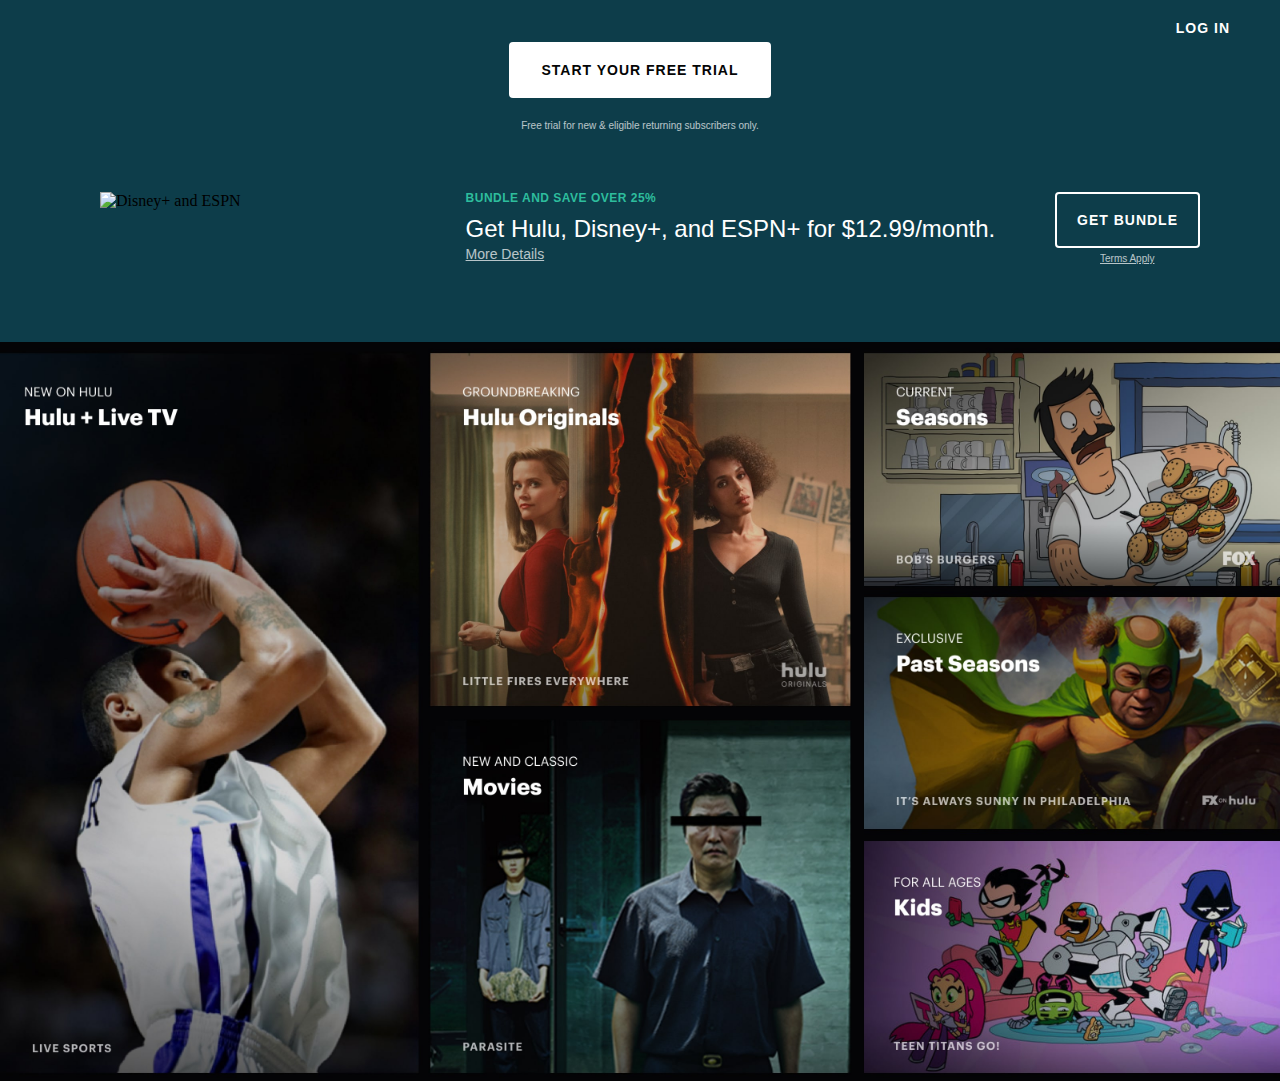
==== index.html @ 7a86e2f0 "gitupload" ====
<!DOCTYPE html>
<html lang="en">
<head>
    <meta charset="UTF-8">
    <meta name="viewport" content="width=device-width, initial-scale=1.0">
    <title>Document</title>
    <link rel="stylesheet" href="hulu.css">
</head>
    <body>
        <nav>
            <ul>
                <li>
                    <a href="/StaticLayoutProject/blank.html" id='navbar'>LOG IN</a>
                </li>
            </ul>
         </nav>
        <div id='toptext'>
            <div><p id='try'>TRY UP TO ONE MONTH FREE</p></div>
            <img id='hululogo' src="assets/Hulu_Logo-01.png" alt="Hulu Logo">
            <h2 class='header'>Watch thousands of shows and movies, with plans starting at <div>$5.99/month.</div></h2>
            <h3 class='header'>HBO Max™, SHOWTIME®, CINEMAX® and STARZ® available as add-ons.</h3>
            <a href="/StaticLayoutProject/blank.html"><button class='header'>START YOUR FREE TRIAL</button></a>
            <h4 class='header'>Free trial for new & eligible returning subscribers only.</h4>
        </div>
        <div class='row'>
            <div id='leftrow'>
                <img id='dpluslogo' src="/StaticLayoutProject/assets/D+_Logo_0_1_0.png" alt="Disney+ and ESPN">
            </div>
            <div id='middlerow'>
                <div id='bundle'>BUNDLE AND SAVE OVER  25%</div>
                <div id='gethulu'>Get Hulu, Disney+, and ESPN+ for $12.99/month.</div>
                <div><a href="/StaticLayoutProject/blank.html" id='detailsbutton'>More Details</a></div>
            </div>
            <div id='rightrow'>
                <div><a href="/StaticLayoutProject/blank.html"><button id='getbundle'>GET BUNDLE</button></div></a>
                <div><a href="/StaticLayoutProject/blank.html" id='terms'>Terms Apply</a></div>
            </div>
        </div>  
        <div>
            <img id='contentGrid' src="assets/Desktop-1600_Content-Grid (1).jpg" alt="Content Grid">            
        </div>
    </body>
</html>
---- hulu.css ----
body {
    background-color: #0d3d4a;
    margin: 0;
    padding: 0;
}
html {
    margin:0;
    padding:0;
}
#navbar {
    background-color: transparent;
    position: relative;
    top: 0;
    left: 0;
    float: right;
    height: 50px;
    width: 100vw;
    text-align: right;
    color: white;
    font-family: 'Graphik', sans-serif;
    font-size: 14px;
    font-weight: 600;
    letter-spacing: 1px;
    border: none;
    display: block;
    text-transform: uppercase;
    line-height: 1.15;
    border-radius: 0;
    text-decoration: none;
    margin-top: 20px;
}
nav ul li {
    float: right;
    margin-right: 50px;
    list-style-type: none;
    text-align: center;
}
#try {
    color: #2DBD9D;
    font-size: 12px;
    font-weight: 600;
    letter-spacing: 0.5px;
    line-height: 13px;
    padding-bottom: 0px;
    text-align: center;
    text-transform: uppercase;
    margin-top: 150px;
    margin-bottom: -350px;
    font-family: 'Graphik', sans-serif;
}
.header {
    text-align: center;
    margin-top: 0px;
    position: relative;
    top: 50%;
    transform: translate(0, -50%);
    color: white;
}
#contentGrid {
width: 100%;
height: auto;
opacity: 1;
vertical-align: middle;
border-style: none;
margin: 0;
padding: 0;
transform: (0.25, 0.25);
margin-top: 150px;
}
#hululogo {
display: block;
margin-left: auto;
margin-right: auto;
width: 50%;
transform: scale(0.25, 0.25);
margin-top: -200px;
margin-bottom: 0px;
padding-left: px;
}

#navbar:hover{
    color: lightgray;
}
h1.header {
    color: #2DBD9D;
    font-size: 12px;
    font-weight: 600;
    letter-spacing: 0.5px;
    line-height: 13px;
    padding-bottom: 0px;
    font-family: 'Graphik', sans-serif;
    margin-bottom: -50px;
}
h2.header {
    font-size: 22px;
    line-height:30px;
    margin-top: -75px;
    font-family: 'Graphik', sans-serif;
    word-wrap: break-word;
}
h3.header {
    margin-top: 0px;
    font-size: 16px;
    font-weight: normal;
    line-height: 26px;
    font-family: 'Graphik', sans-serif;
}
button.header {
    text-transform: uppercase;
    white-space: nowrap;
    border-radius: 4px;
    cursor: pointer;
    color: #040505;
    background: white;
    height: 56px;
    min-width: 136px;
    padding: 0 32px;
    border: none;
    font-size: 14px;
    font-weight: 600;
    line-height: 14px;
    letter-spacing: 1px;
    text-indent: 0;
    text-shadow: none;
    align-items: flex-start;
    margin-left: auto;
    margin-right: auto;
    display:flex;
    justify-content: center;
    align-items: center;
    margin-top: 50px;
}
h4.header {
    margin-top: 0px;
    margin-left: auto;
    margin-right: auto;
    font-size: 10px;
    font-weight: normal;
    line-height: 16px;
    font-family: 'Graphik', sans-serif;
    opacity: 0.7;
}
#maintext {
    background: url(assets/download.jpg) center 100% 100% no-repeat;
    background-size: cover;
}
.row {
    display: flex;
    flex-grow: 4;
    height: -200px;
    margin-top:50px;
}
#dpluslogo {
    max-width: 400px;
}
#leftrow {
    margin-left: 100px;
}
#leftrow, #middlerow, #rightrow {
    height: 0px;
}
#leftrow, #rightrow {
    flex-grow: 0;
}
#rightrow {
    margin-right: 80px;
}
#middlerow {
    flex-grow: 1;
    margin-left: 225px;
}
#bundle {
    color: #2DBD9D;
    font-size: 12px;
    font-weight: 600;
    letter-spacing: 0.5px;
    line-height: 13px;
    padding-bottom: 8px;
    font-family: 'Graphik', sans-serif;
}
#gethulu {
    font-size: 24px;
    line-height: 32px;
    color: white;
    font-family: 'Graphik', sans-serif;
}
#detailsbutton {
    color: white;
    text-decoration: underline;
    font-size: 14px;
    line-height: 15px;
    font-family: 'Graphik', sans-serif;
    font-weight: 400;
    opacity: 0.7;
}
#getbundle {
    height: 56px;
    font-weight: 600;
    line-height: 14px;
    letter-spacing: 1px;
    text-align: center;
    font-family: 'Graphik', sans-serif;
    color: white;
    background-color: transparent;
    text-indent: 0px;
    text-shadow: none;
    border-radius: 4px;
    border: 2px solid white;
    display: block;
    padding: 0px 20px;
    font-size: 14px;
    min-width: 114px;
    transform: translateY(0);
    transition: box-shadow 0.2s ease,transform 0.1s ease;
    cursor: pointer;
}
#terms {
    color: white;
    text-decoration: underline;
    font-size: 10px;
    opacity: 0.7;
    text-align: center;
    font-family: 'Graphik', sans-serif;
    margin-left: 45px;
}
#toptext {
    background: url(/StaticLayoutProject/assets/download.jpg) center 100% no-repeat;
    background-size: cover;
    margin-top: -150px;
}
a {
    text-decoration: none;
}
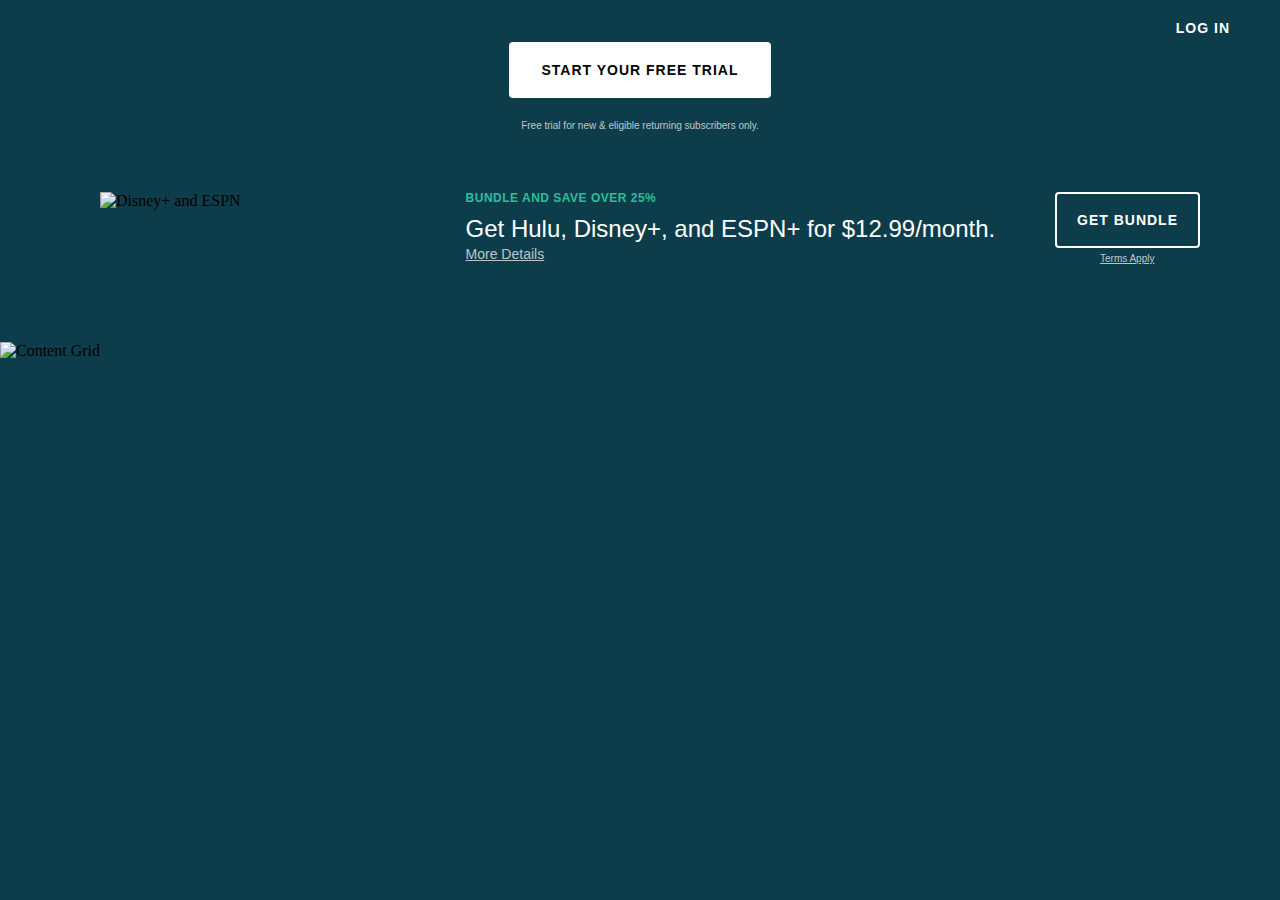
==== commit 24cc73d1: "StaticLayout" ====
--- a/index.html
+++ b/index.html
@@ -10,7 +10,7 @@
         <nav>
             <ul>
                 <li>
-                    <a href="/StaticLayoutProject/blank.html" id='navbar'>LOG IN</a>
+                    <a href="/GoldProjects/StaticLayoutProject/blank.html" id='navbar'>LOG IN</a>
                 </li>
             </ul>
          </nav>
@@ -19,25 +19,25 @@
             <img id='hululogo' src="assets/Hulu_Logo-01.png" alt="Hulu Logo">
             <h2 class='header'>Watch thousands of shows and movies, with plans starting at <div>$5.99/month.</div></h2>
             <h3 class='header'>HBO Max™, SHOWTIME®, CINEMAX® and STARZ® available as add-ons.</h3>
-            <a href="/StaticLayoutProject/blank.html"><button class='header'>START YOUR FREE TRIAL</button></a>
+            <a href="/GoldProjects/StaticLayoutProject/blank.html"><button class='header'>START YOUR FREE TRIAL</button></a>
             <h4 class='header'>Free trial for new & eligible returning subscribers only.</h4>
         </div>
         <div class='row'>
             <div id='leftrow'>
-                <img id='dpluslogo' src="/StaticLayoutProject/assets/D+_Logo_0_1_0.png" alt="Disney+ and ESPN">
+                <img id='dpluslogo' src="/GoldProjects/StaticLayoutProject/assets/D+_Logo_0_1_0.png" alt="Disney+ and ESPN">
             </div>
             <div id='middlerow'>
                 <div id='bundle'>BUNDLE AND SAVE OVER  25%</div>
                 <div id='gethulu'>Get Hulu, Disney+, and ESPN+ for $12.99/month.</div>
-                <div><a href="/StaticLayoutProject/blank.html" id='detailsbutton'>More Details</a></div>
+                <div><a href="/GoldProjects/StaticLayoutProject/blank.html" id='detailsbutton'>More Details</a></div>
             </div>
             <div id='rightrow'>
-                <div><a href="/StaticLayoutProject/blank.html"><button id='getbundle'>GET BUNDLE</button></div></a>
-                <div><a href="/StaticLayoutProject/blank.html" id='terms'>Terms Apply</a></div>
+                <div><a href="/GoldProjects/StaticLayoutProject/blank.html"><button id='getbundle'>GET BUNDLE</button></div></a>
+                <div><a href="/GoldProjects/StaticLayoutProject/blank.html" id='terms'>Terms Apply</a></div>
             </div>
         </div>  
         <div>
-            <img id='contentGrid' src="assets/Desktop-1600_Content-Grid (1).jpg" alt="Content Grid">            
+            <img id='contentGrid' src="/GoldProjects/StaticLayoutProject/assets/Desktop-1600_Content-Grid (1).jpg" alt="Content Grid">            
         </div>
     </body>
 </html>--- a/hulu.css
+++ b/hulu.css
@@ -140,10 +140,6 @@
     font-family: 'Graphik', sans-serif;
     opacity: 0.7;
 }
-#maintext {
-    background: url(assets/download.jpg) center 100% 100% no-repeat;
-    background-size: cover;
-}
 .row {
     display: flex;
     flex-grow: 4;
@@ -224,7 +220,7 @@
     margin-left: 45px;
 }
 #toptext {
-    background: url(/StaticLayoutProject/assets/download.jpg) center 100% no-repeat;
+    background: url(/GoldProjects/StaticLayoutProject/assets/download.jpg) center 100% no-repeat;
     background-size: cover;
     margin-top: -150px;
 }
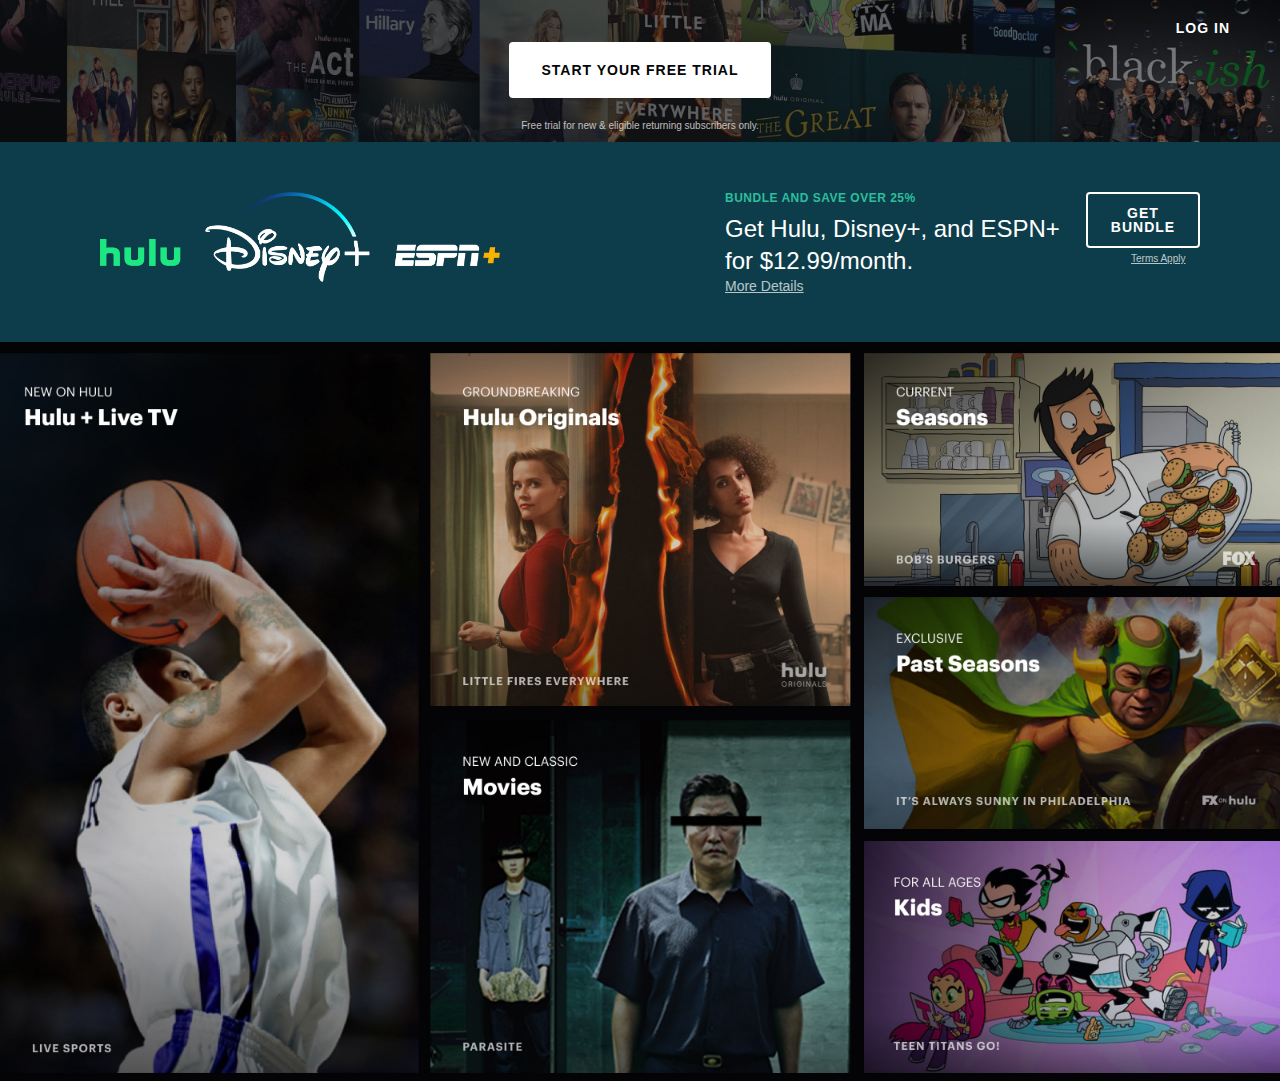
==== commit 2f1e3b70: "static layout update" ====
--- a/index.html
+++ b/index.html
@@ -24,7 +24,7 @@
         </div>
         <div class='row'>
             <div id='leftrow'>
-                <img id='dpluslogo' src="/GoldProjects/StaticLayoutProject/assets/D+_Logo_0_1_0.png" alt="Disney+ and ESPN">
+                <img id='dpluslogo' src="./assets/D+_Logo_0_1_0.png" alt="Disney+ and ESPN">
             </div>
             <div id='middlerow'>
                 <div id='bundle'>BUNDLE AND SAVE OVER  25%</div>
@@ -37,7 +37,7 @@
             </div>
         </div>  
         <div>
-            <img id='contentGrid' src="/GoldProjects/StaticLayoutProject/assets/Desktop-1600_Content-Grid (1).jpg" alt="Content Grid">            
+            <img id='contentGrid' src="./assets/Desktop-1600_Content-Grid (1).jpg" alt="Content Grid">            
         </div>
     </body>
 </html>--- a/hulu.css
+++ b/hulu.css
@@ -220,7 +220,7 @@
     margin-left: 45px;
 }
 #toptext {
-    background: url(/GoldProjects/StaticLayoutProject/assets/download.jpg) center 100% no-repeat;
+    background: url(./assets/download.jpg) center 100% no-repeat;
     background-size: cover;
     margin-top: -150px;
 }
